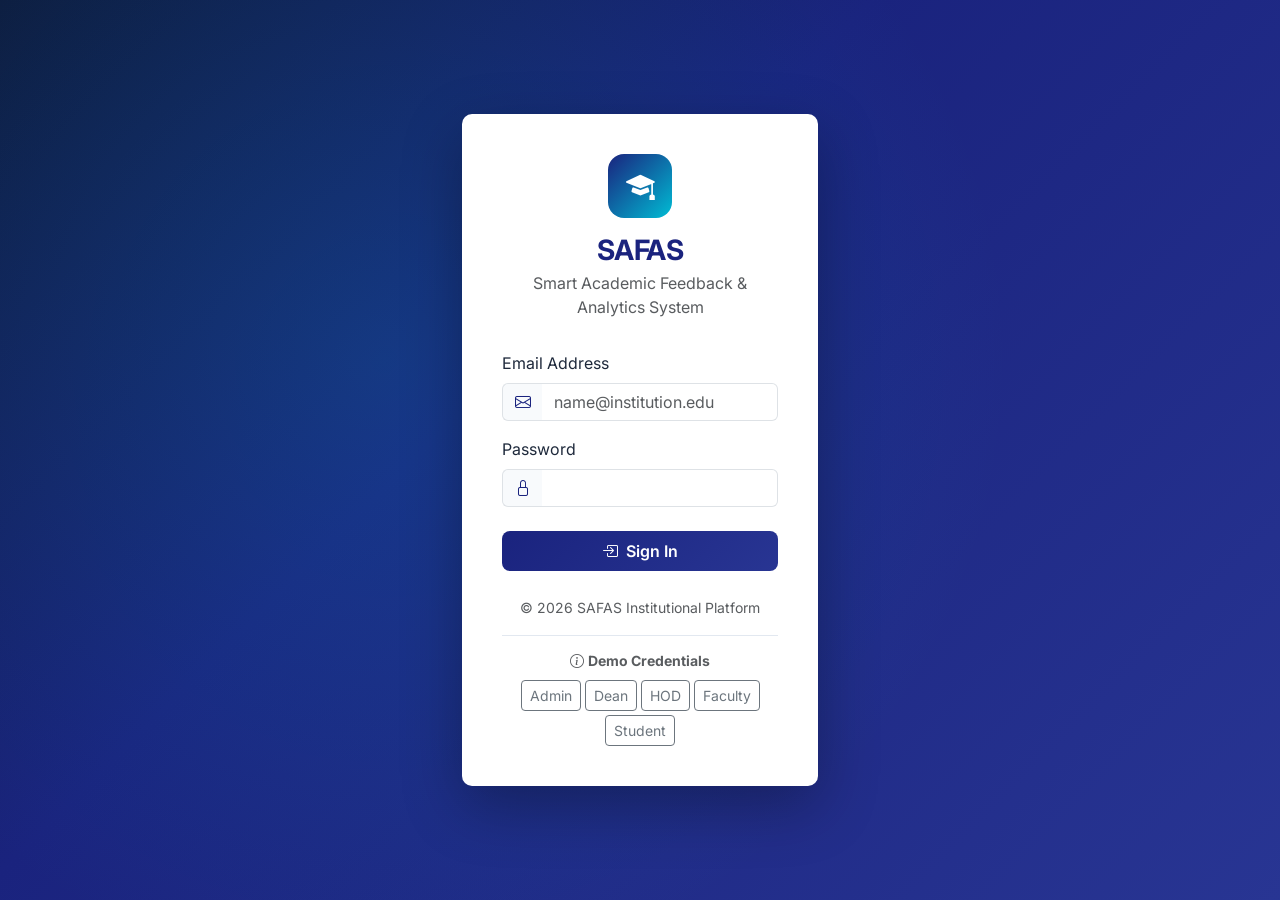
==== frontend/index.html @ 822ad2b8 "Initial commit for SAFAS project" ====
<!DOCTYPE html>
<html lang="en">
<head>
  <meta charset="UTF-8">
  <meta name="viewport" content="width=device-width, initial-scale=1.0">
  <title>SAFAS - Smart Academic Feedback & Analytics System</title>
  <meta name="description" content="Secure, confidential academic feedback platform for institutional use.">
  <link href="https://cdn.jsdelivr.net/npm/bootstrap@5.3.3/dist/css/bootstrap.min.css" rel="stylesheet">
  <link href="https://cdn.jsdelivr.net/npm/bootstrap-icons@1.11.3/font/bootstrap-icons.min.css" rel="stylesheet">
  <link href="https://fonts.googleapis.com/css2?family=Inter:wght@400;500;600;700&display=swap" rel="stylesheet">
  <link href="css/style.css" rel="stylesheet">
</head>
<body class="login-page">

  <div class="container">
    <div class="row justify-content-center">
      <div class="col-md-5 col-lg-4">
        <div class="login-card">
          <div class="login-header">
            <div class="login-logo">
              <i class="bi bi-mortarboard-fill"></i>
            </div>
            <h1>SAFAS</h1>
            <p class="text-muted mb-0">Smart Academic Feedback &amp; Analytics System</p>
          </div>
          
          <form id="loginForm">
            <div id="loginError" class="alert alert-danger d-none" role="alert"></div>
            
            <div class="mb-3">
              <label for="email" class="form-label">Email Address</label>
              <div class="input-group">
                <span class="input-group-text"><i class="bi bi-envelope"></i></span>
                <input type="email" class="form-control" id="email" required placeholder="name@institution.edu" autocomplete="email">
              </div>
            </div>
            
            <div class="mb-4">
              <label for="password" class="form-label">Password</label>
              <div class="input-group">
                <span class="input-group-text"><i class="bi bi-lock"></i></span>
                <input type="password" class="form-control" id="password" required autocomplete="current-password">
              </div>
            </div>
            
            <button type="submit" class="btn btn-primary-custom w-100 py-2" id="loginBtn">
              <i class="bi bi-box-arrow-in-right me-2"></i>Sign In
            </button>
          </form>
          
          <div class="text-center mt-4">
            <small class="text-muted">&copy; 2026 SAFAS Institutional Platform</small>
          </div>

          <!-- Demo credentials panel -->
          <div class="demo-credentials mt-3">
            <div class="text-center mb-2">
              <small class="text-muted fw-bold"><i class="bi bi-info-circle me-1"></i>Demo Credentials</small>
            </div>
            <div class="d-flex flex-wrap gap-1 justify-content-center">
              <button class="btn btn-sm btn-outline-secondary demo-login" data-email="admin@safas.edu" data-pass="admin123">Admin</button>
              <button class="btn btn-sm btn-outline-secondary demo-login" data-email="dean@safas.edu" data-pass="dean123">Dean</button>
              <button class="btn btn-sm btn-outline-secondary demo-login" data-email="hod.cs@safas.edu" data-pass="hod123">HOD</button>
              <button class="btn btn-sm btn-outline-secondary demo-login" data-email="faculty1.cs@safas.edu" data-pass="faculty123">Faculty</button>
              <button class="btn btn-sm btn-outline-secondary demo-login" data-email="student1@safas.edu" data-pass="student123">Student</button>
            </div>
          </div>
        </div>
      </div>
    </div>
  </div>

  <script src="https://cdn.jsdelivr.net/npm/bootstrap@5.3.3/dist/js/bootstrap.bundle.min.js"></script>
  <script src="js/api.js"></script>
  <script>
    // Redirect if already logged in
    if (localStorage.getItem('safas_token')) {
      window.location.href = 'dashboard.html';
    }

    async function performLogin(email, password) {
      const btn = document.getElementById('loginBtn');
      const errorDiv = document.getElementById('loginError');
      
      btn.disabled = true;
      btn.innerHTML = '<span class="spinner-border spinner-border-sm me-2" role="status"></span>Signing in...';
      errorDiv.classList.add('d-none');

      try {
        const tokenResponse = await api.login(email, password);
        localStorage.setItem('safas_token', tokenResponse.access_token);
        
        // Fetch user profile with the token
        const userProfile = await api.get('/auth/me');
        localStorage.setItem('safas_user', JSON.stringify(userProfile));
        
        window.location.href = 'dashboard.html';
      } catch (err) {
        errorDiv.textContent = err.message || 'Login failed. Please check credentials.';
        errorDiv.classList.remove('d-none');
      } finally {
        btn.disabled = false;
        btn.innerHTML = '<i class="bi bi-box-arrow-in-right me-2"></i>Sign In';
      }
    }

    document.getElementById('loginForm').addEventListener('submit', async (e) => {
      e.preventDefault();
      const email = document.getElementById('email').value;
      const password = document.getElementById('password').value;
      await performLogin(email, password);
    });

    // Demo login buttons
    document.querySelectorAll('.demo-login').forEach(btn => {
      btn.addEventListener('click', async (e) => {
        const email = e.target.dataset.email;
        const pass = e.target.dataset.pass;
        document.getElementById('email').value = email;
        document.getElementById('password').value = pass;
        await performLogin(email, pass);
      });
    });
  </script>
</body>
</html>
---- frontend/css/style.css ----
/* SAFAS - Premium Institutional Theme */
@import url('https://fonts.googleapis.com/css2?family=Inter:wght@400;500;600;700&display=swap');

:root {
  --primary-color: #1a237e;
  --secondary-color: #283593;
  --accent-color: #00bcd4;
  --bg-light: #f5f7fa;
  --bg-white: #ffffff;
  --text-dark: #1e293b;
  --text-muted: #64748b;
  --text-light: #ffffff;
  --sidebar-width: 260px;
  --header-height: 64px;
  --card-shadow: 0 1px 3px rgba(0,0,0,0.08), 0 4px 12px rgba(0,0,0,0.05);
  --card-hover-shadow: 0 4px 16px rgba(0,0,0,0.12);
  --transition-speed: 0.25s;
  --border-radius: 10px;
  --success: #22c55e;
  --warning: #f59e0b;
  --danger: #ef4444;
}

* { box-sizing: border-box; }

body {
  font-family: 'Inter', 'Segoe UI', Roboto, sans-serif;
  background-color: var(--bg-light);
  color: var(--text-dark);
  margin: 0;
  padding: 0;
  -webkit-font-smoothing: antialiased;
}

/* ===== LOGIN PAGE ===== */
.login-page {
  min-height: 100vh;
  display: flex;
  align-items: center;
  justify-content: center;
  background: linear-gradient(135deg, #0d1b3e 0%, var(--primary-color) 40%, var(--secondary-color) 100%);
  position: relative;
}

.login-page::before {
  content: '';
  position: absolute;
  top: 0; left: 0; right: 0; bottom: 0;
  background: radial-gradient(circle at 30% 40%, rgba(0,188,212,0.15) 0%, transparent 60%);
}

.login-card {
  width: 100%;
  max-width: 420px;
  border-radius: var(--border-radius);
  box-shadow: 0 20px 60px rgba(0,0,0,0.3);
  background: white;
  padding: 2.5rem;
  position: relative;
  z-index: 1;
}

.login-header {
  text-align: center;
  margin-bottom: 2rem;
}

.login-logo {
  width: 64px;
  height: 64px;
  border-radius: 16px;
  background: linear-gradient(135deg, var(--primary-color), var(--accent-color));
  display: inline-flex;
  align-items: center;
  justify-content: center;
  margin-bottom: 1rem;
}

.login-logo i {
  font-size: 1.8rem;
  color: white;
}

.login-header h1 {
  color: var(--primary-color);
  font-weight: 700;
  font-size: 1.75rem;
  margin-bottom: 0.25rem;
  letter-spacing: -0.5px;
}

.btn-primary-custom {
  background: linear-gradient(135deg, var(--primary-color), var(--secondary-color));
  border: none;
  color: white;
  font-weight: 600;
  border-radius: 8px;
  transition: all var(--transition-speed);
}

.btn-primary-custom:hover {
  background: linear-gradient(135deg, var(--secondary-color), var(--primary-color));
  color: white;
  transform: translateY(-1px);
  box-shadow: 0 4px 12px rgba(26, 35, 126, 0.3);
}

.demo-credentials {
  border-top: 1px solid #e2e8f0;
  padding-top: 0.75rem;
}

.input-group-text {
  background: #f8fafc;
  border-right: none;
  color: var(--primary-color);
}

.input-group .form-control {
  border-left: none;
}

.input-group .form-control:focus {
  border-color: #dee2e6;
  box-shadow: none;
}

.input-group:focus-within {
  box-shadow: 0 0 0 3px rgba(26, 35, 126, 0.15);
  border-radius: 6px;
}

/* ===== LAYOUT ===== */
.wrapper {
  display: flex;
  width: 100%;
  height: 100vh;
  overflow: hidden;
}

/* ===== SIDEBAR ===== */
#sidebar {
  width: var(--sidebar-width);
  min-width: var(--sidebar-width);
  background: linear-gradient(180deg, #0d1b3e 0%, var(--primary-color) 100%);
  color: var(--text-light);
  display: flex;
  flex-direction: column;
  transition: transform var(--transition-speed);
  z-index: 1000;
}

.sidebar-header {
  height: var(--header-height);
  display: flex;
  align-items: center;
  padding: 0 1.25rem;
  font-size: 1.2rem;
  font-weight: 700;
  letter-spacing: -0.3px;
  border-bottom: 1px solid rgba(255,255,255,0.08);
}

.sidebar-header i {
  font-size: 1.4rem;
}

.sidebar-menu {
  flex-grow: 1;
  overflow-y: auto;
  padding: 0.75rem 0;
}

.sidebar-menu ul {
  list-style: none;
  padding: 0;
  margin: 0;
}

.sidebar-menu li a {
  display: flex;
  align-items: center;
  gap: 12px;
  padding: 0.7rem 1.25rem;
  color: rgba(255,255,255,0.7);
  text-decoration: none;
  font-size: 0.9rem;
  font-weight: 500;
  transition: all var(--transition-speed);
  border-left: 3px solid transparent;
  margin: 2px 0;
}

.sidebar-menu li a:hover {
  background: rgba(255,255,255,0.06);
  color: white;
}

.sidebar-menu li a.active {
  background: rgba(255,255,255,0.1);
  color: white;
  border-left-color: var(--accent-color);
}

.sidebar-menu li a i {
  font-size: 1.1rem;
  width: 20px;
  text-align: center;
}

/* ===== MAIN CONTENT ===== */
#content {
  flex-grow: 1;
  display: flex;
  flex-direction: column;
  overflow: hidden;
  min-width: 0;
}

/* ===== HEADER ===== */
.main-header {
  height: var(--header-height);
  background-color: white;
  box-shadow: 0 1px 3px rgba(0,0,0,0.06);
  display: flex;
  align-items: center;
  justify-content: space-between;
  padding: 0 1.5rem;
  z-index: 900;
  flex-shrink: 0;
}

.user-profile {
  display: flex;
  align-items: center;
  gap: 8px;
  cursor: pointer;
  padding: 6px 12px;
  border-radius: 8px;
  transition: background var(--transition-speed);
}

.user-profile:hover {
  background: #f1f5f9;
}

.user-profile i {
  font-size: 1.6rem;
  color: var(--primary-color);
}

/* ===== PAGE CONTENT ===== */
.page-content {
  flex-grow: 1;
  padding: 1.5rem;
  overflow-y: auto;
  background-color: var(--bg-light);
}

/* ===== KPI CARDS ===== */
.kpi-card {
  background: white;
  border-radius: var(--border-radius);
  padding: 1.5rem;
  box-shadow: var(--card-shadow);
  transition: all var(--transition-speed);
  border: 1px solid rgba(0,0,0,0.04);
  height: 100%;
}

.kpi-card:hover {
  transform: translateY(-3px);
  box-shadow: var(--card-hover-shadow);
}

.kpi-icon {
  font-size: 2rem;
  opacity: 0.7;
}

.card-title-custom {
  font-size: 0.78rem;
  color: var(--text-muted);
  text-transform: uppercase;
  font-weight: 600;
  letter-spacing: 0.5px;
  margin-bottom: 0.5rem;
}

.card-value {
  font-size: 1.75rem;
  font-weight: 700;
  color: var(--text-dark);
  line-height: 1.2;
}

/* ===== CARDS ===== */
.card {
  border-radius: var(--border-radius);
  border: 1px solid rgba(0,0,0,0.04);
}

.card-header {
  border-bottom: 1px solid #f1f5f9;
}

/* ===== TABLES ===== */
.table-custom {
  margin-bottom: 0;
}

.table-custom th {
  background-color: #f8fafc;
  font-weight: 600;
  font-size: 0.82rem;
  text-transform: uppercase;
  letter-spacing: 0.3px;
  border-bottom: 2px solid #e2e8f0;
  color: var(--primary-color);
  padding: 0.75rem;
}

.table-custom td {
  padding: 0.75rem;
  vertical-align: middle;
}

/* ===== RATING OPTION (Feedback Form) ===== */
.rating-option .btn-check:checked + .btn {
  background-color: var(--primary-color);
  border-color: var(--primary-color);
  color: white;
}

/* ===== BADGES ===== */
.badge {
  font-weight: 500;
  padding: 0.35em 0.65em;
}

/* ===== ALERTS ===== */
.alert {
  border-radius: 8px;
  font-size: 0.9rem;
}

/* ===== LOADING ===== */
.loading-overlay {
  position: absolute;
  inset: 0;
  background: rgba(255,255,255,0.85);
  display: flex;
  align-items: center;
  justify-content: center;
  z-index: 1050;
  backdrop-filter: blur(2px);
}

/* ===== LIST GROUP ===== */
.list-group-item {
  border: none;
  padding: 0.8rem 0;
}

.list-group-item-action:hover {
  background: #f8fafc;
}

/* ===== RESPONSIVE ===== */
@media (max-width: 768px) {
  #sidebar {
    position: fixed;
    height: 100%;
    transform: translateX(-100%);
    box-shadow: 4px 0 20px rgba(0,0,0,0.2);
  }
  #sidebar.show {
    transform: translateX(0);
  }
  .page-content {
    padding: 1rem;
  }
  .card-value {
    font-size: 1.5rem;
  }
}

@media (max-width: 576px) {
  .login-card {
    margin: 1rem;
    padding: 1.5rem;
  }
}

/* ===== SCROLLBAR ===== */
.sidebar-menu::-webkit-scrollbar,
.page-content::-webkit-scrollbar {
  width: 5px;
}

.sidebar-menu::-webkit-scrollbar-thumb {
  background: rgba(255,255,255,0.2);
  border-radius: 4px;
}

.page-content::-webkit-scrollbar-thumb {
  background: #cbd5e1;
  border-radius: 4px;
}
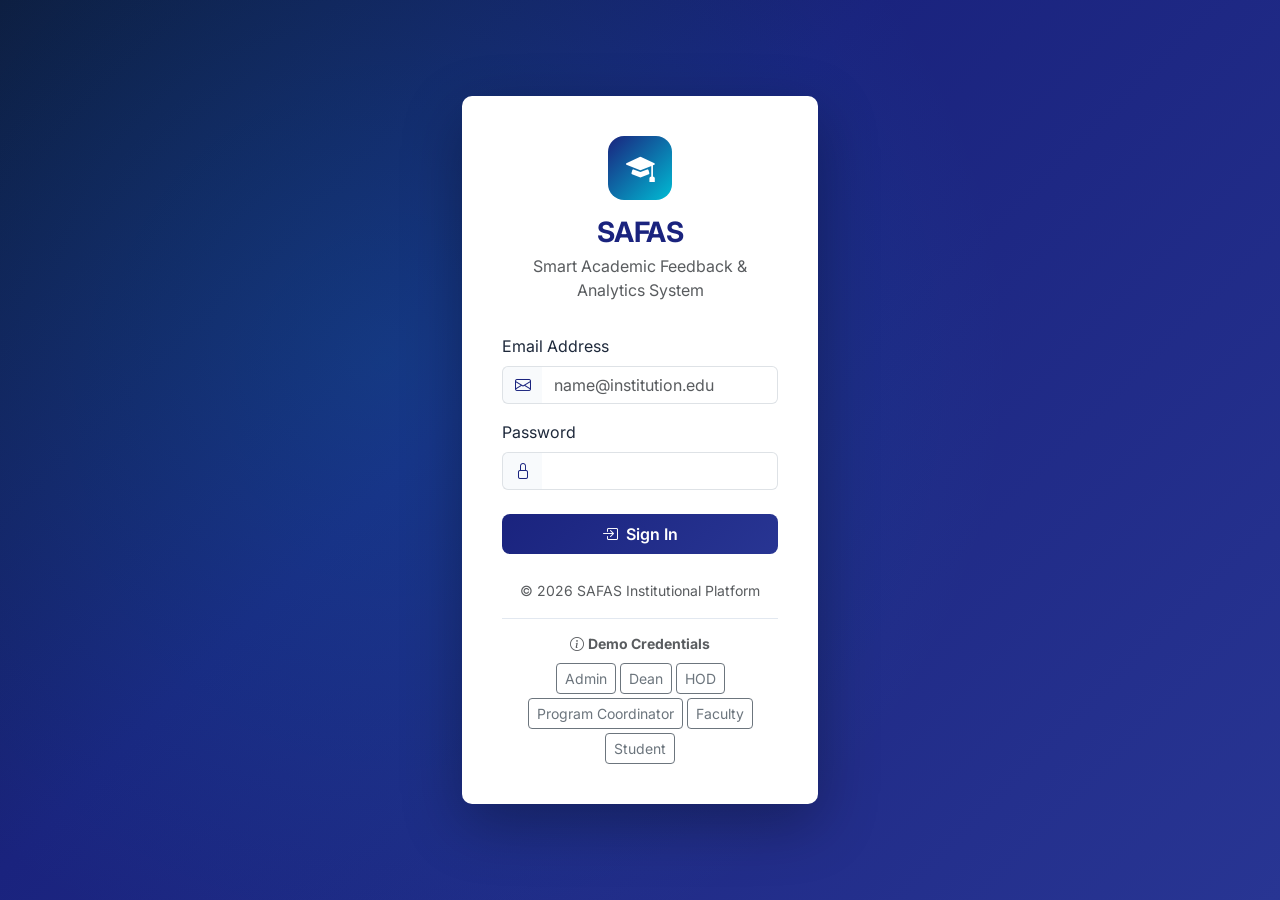
==== commit f8b356e8: "Complete SAFAS role-based feedback analytics" ====
--- a/frontend/index.html
+++ b/frontend/index.html
@@ -61,6 +61,7 @@
               <button class="btn btn-sm btn-outline-secondary demo-login" data-email="admin@safas.edu" data-pass="admin123">Admin</button>
               <button class="btn btn-sm btn-outline-secondary demo-login" data-email="dean@safas.edu" data-pass="dean123">Dean</button>
               <button class="btn btn-sm btn-outline-secondary demo-login" data-email="hod.cs@safas.edu" data-pass="hod123">HOD</button>
+              <button class="btn btn-sm btn-outline-secondary demo-login" data-email="pc.cs@safas.edu" data-pass="pc123">Program Coordinator</button>
               <button class="btn btn-sm btn-outline-secondary demo-login" data-email="faculty1.cs@safas.edu" data-pass="faculty123">Faculty</button>
               <button class="btn btn-sm btn-outline-secondary demo-login" data-email="student1@safas.edu" data-pass="student123">Student</button>
             </div>
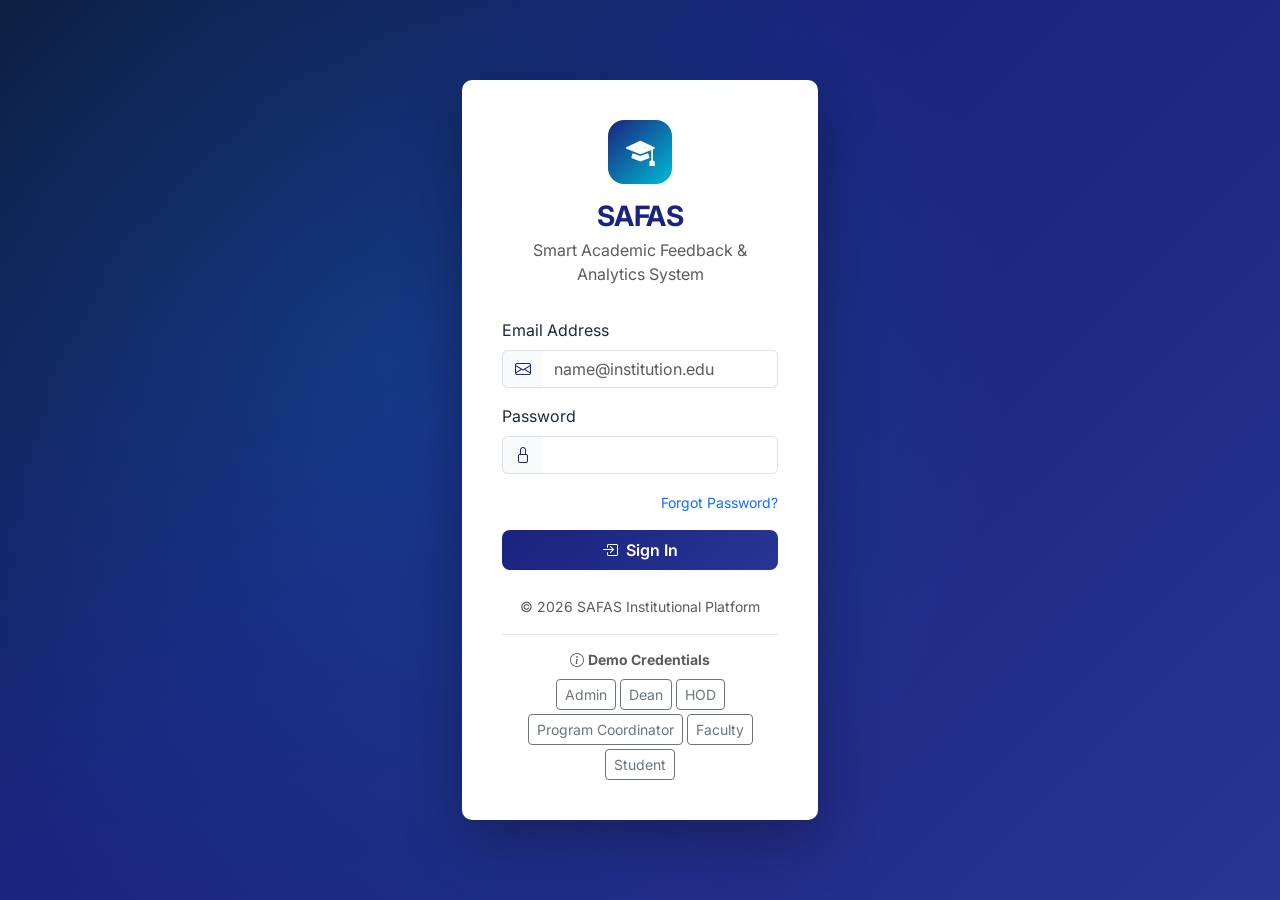
==== commit 7dec5019: "Initial commit - Academic Feedback System" ====
--- a/frontend/index.html
+++ b/frontend/index.html
@@ -35,12 +35,16 @@
               </div>
             </div>
             
-            <div class="mb-4">
+            <div class="mb-3">
               <label for="password" class="form-label">Password</label>
               <div class="input-group">
                 <span class="input-group-text"><i class="bi bi-lock"></i></span>
                 <input type="password" class="form-control" id="password" required autocomplete="current-password">
               </div>
+            </div>
+
+            <div class="text-end mb-3">
+              <a href="#" id="forgotPasswordLink" class="text-decoration-none small">Forgot Password?</a>
             </div>
             
             <button type="submit" class="btn btn-primary-custom w-100 py-2" id="loginBtn">
@@ -71,9 +75,112 @@
     </div>
   </div>
 
+  <!-- Forgot Password Modal -->
+  <div class="modal fade" id="forgotPasswordModal" tabindex="-1">
+    <div class="modal-dialog modal-dialog-centered">
+      <div class="modal-content">
+        <div class="modal-header border-0 bg-light">
+          <h5 class="modal-title"><i class="bi bi-key-fill me-2 text-primary"></i>Reset Your Password</h5>
+          <button type="button" class="btn-close" data-bs-dismiss="modal"></button>
+        </div>
+        <div class="modal-body">
+          <div id="forgotPasswordError" class="alert alert-danger d-none" role="alert"></div>
+          <div id="forgotPasswordSuccess" class="alert alert-success d-none" role="alert"></div>
+          
+          <form id="forgotPasswordForm">
+            <div class="mb-3">
+              <label for="forgotEmail" class="form-label">Email Address</label>
+              <input type="email" class="form-control" id="forgotEmail" required placeholder="your.email@institution.edu">
+            </div>
+            <div class="mb-3">
+              <label for="forgotPhone" class="form-label">Registered Phone Number</label>
+              <input type="tel" class="form-control" id="forgotPhone" required placeholder="+91-98765-43210">
+              <small class="text-muted">Enter your registered phone number for verification</small>
+            </div>
+            <div class="mb-3">
+              <label for="forgotNewPassword" class="form-label">New Password</label>
+              <input type="password" class="form-control" id="forgotNewPassword" required placeholder="At least 8 characters">
+              <small class="text-muted">Password must be at least 8 characters long</small>
+            </div>
+          </form>
+        </div>
+        <div class="modal-footer border-0 bg-light">
+          <button type="button" class="btn btn-secondary" data-bs-dismiss="modal">Cancel</button>
+          <button type="button" class="btn btn-primary" id="resetPasswordBtn" onclick="submitForgotPassword()">Reset Password</button>
+        </div>
+      </div>
+    </div>
+  </div>
+
   <script src="https://cdn.jsdelivr.net/npm/bootstrap@5.3.3/dist/js/bootstrap.bundle.min.js"></script>
   <script src="js/api.js"></script>
   <script>
+    // Forgot password modal handler
+    let forgotPasswordModal = null;
+    
+    document.getElementById('forgotPasswordLink').addEventListener('click', (e) => {
+      e.preventDefault();
+      forgotPasswordModal = new bootstrap.Modal(document.getElementById('forgotPasswordModal'));
+      document.getElementById('forgotPasswordForm').reset();
+      document.getElementById('forgotPasswordError').classList.add('d-none');
+      document.getElementById('forgotPasswordSuccess').classList.add('d-none');
+      forgotPasswordModal.show();
+    });
+
+    async function submitForgotPassword() {
+      const email = document.getElementById('forgotEmail').value.trim();
+      const phone_no = document.getElementById('forgotPhone').value.trim();
+      const new_password = document.getElementById('forgotNewPassword').value.trim();
+      const errorDiv = document.getElementById('forgotPasswordError');
+      const successDiv = document.getElementById('forgotPasswordSuccess');
+      const btn = document.getElementById('resetPasswordBtn');
+
+      errorDiv.classList.add('d-none');
+      successDiv.classList.add('d-none');
+
+      if (!email || !phone_no || !new_password) {
+        errorDiv.textContent = 'All fields are required.';
+        errorDiv.classList.remove('d-none');
+        return;
+      }
+
+      if (new_password.length < 8) {
+        errorDiv.textContent = 'Password must be at least 8 characters long.';
+        errorDiv.classList.remove('d-none');
+        return;
+      }
+
+      btn.disabled = true;
+      btn.innerHTML = '<span class="spinner-border spinner-border-sm me-2"></span>Processing...';
+
+      try {
+        const response = await fetch('http://localhost:8000/api/auth/forgot-password', {
+          method: 'POST',
+          headers: { 'Content-Type': 'application/json' },
+          body: JSON.stringify({ email, phone_no, new_password })
+        });
+
+        const data = await response.json();
+
+        if (!response.ok) {
+          throw new Error(data.detail || 'Password reset failed. Please check your email and phone number.');
+        }
+
+        successDiv.innerHTML = '<i class="bi bi-check-circle me-2"></i><strong>Success!</strong> Your password has been reset. You can now log in with your new password.';
+        successDiv.classList.remove('d-none');
+        document.getElementById('forgotPasswordForm').reset();
+
+        setTimeout(() => {
+          forgotPasswordModal.hide();
+        }, 2000);
+      } catch (err) {
+        errorDiv.textContent = err.message || 'An error occurred. Please try again.';
+        errorDiv.classList.remove('d-none');
+      } finally {
+        btn.disabled = false;
+        btn.innerHTML = 'Reset Password';
+      }
+    }
     // Redirect if already logged in
     if (localStorage.getItem('safas_token')) {
       window.location.href = 'dashboard.html';
